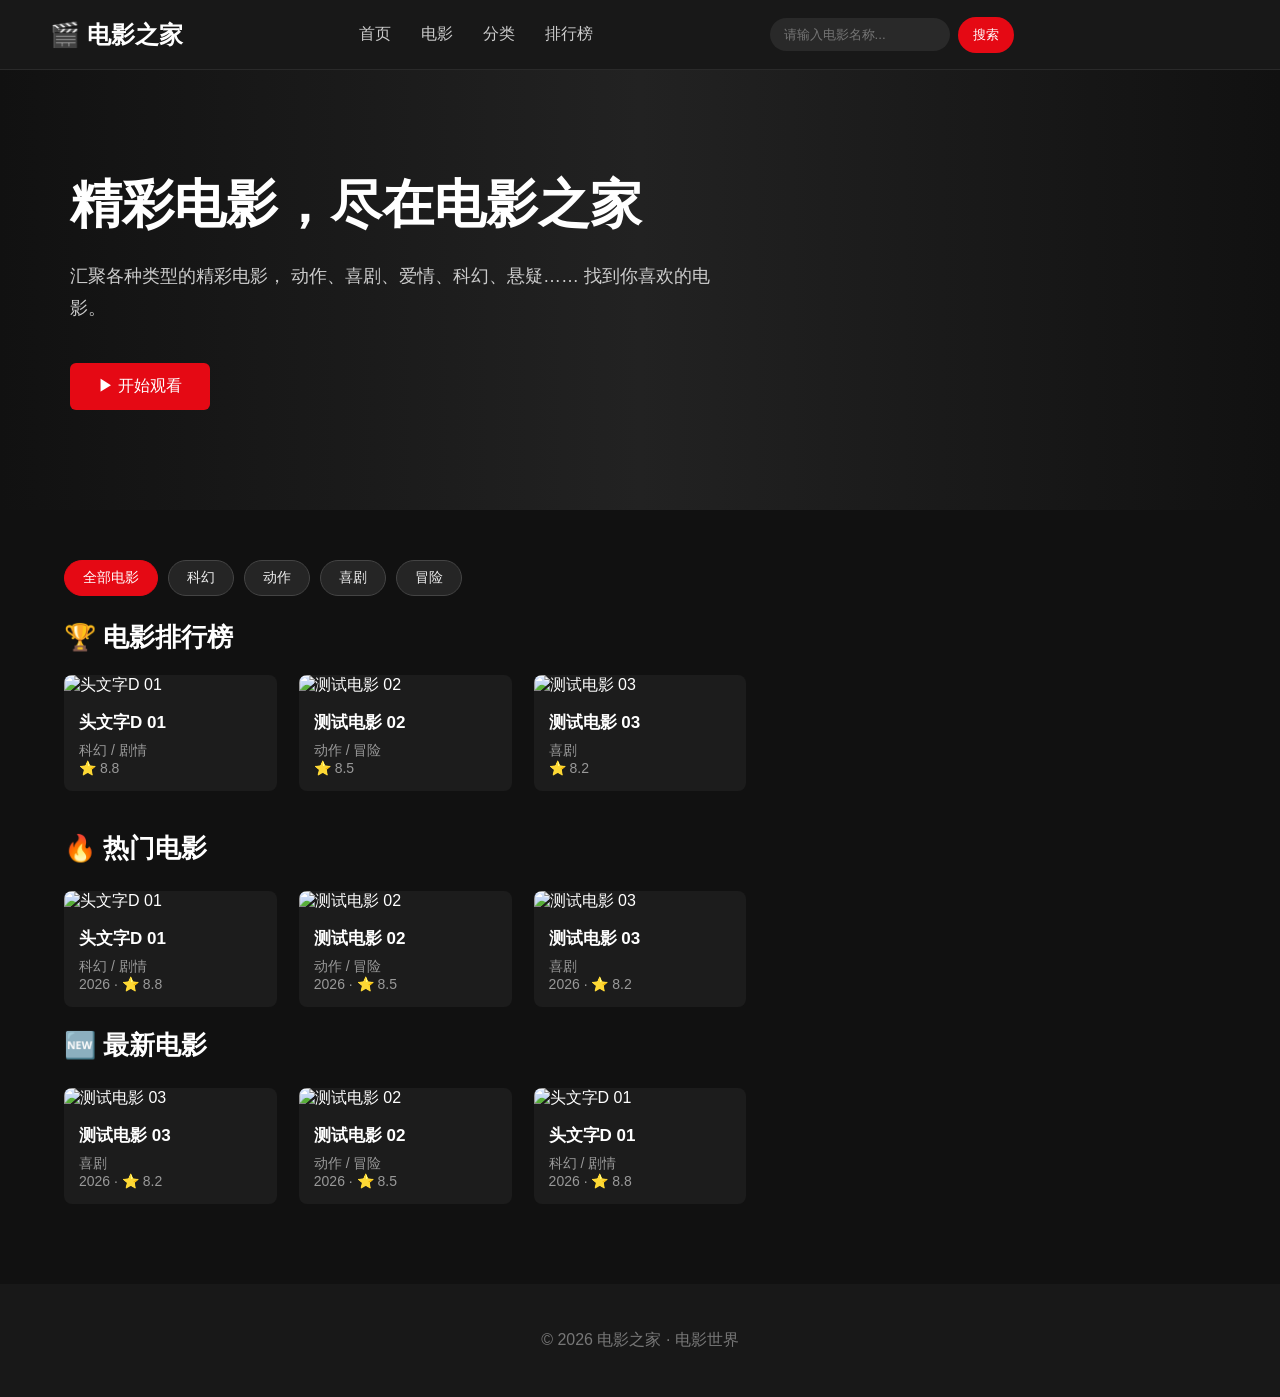
==== index.html @ a9f022af "add my website" ====
<!DOCTYPE html>
<html lang="zh-CN">

<head>
    <meta charset="UTF-8">
    <meta name="viewport" content="width=device-width, initial-scale=1.0">

    <title>电影之家</title>

    <link rel="stylesheet" href="style.css">
</head>

<body>

    <!-- 顶部导航栏 -->
    <header class="navbar">

        <div class="logo">
            🎬 电影之家
        </div>

        
    <nav class="nav-menu">
        <a href="index.html">首页</a>
        <a href="#hot-movies">电影</a>
        <a href="#movie-categories">分类</a>
        <a href="#ranking">排行榜</a>
    </nav>


        
        <div class="search-box">
            <input id="search-input" type="text" placeholder="请输入电影名称...">
            <button id="search-button" type="button">搜索</button>
        </div>

        <p id="search-message"></p>


    </header>


    <!-- 首页大横幅 -->
    <section class="hero">

        <div class="hero-content">

            <h1>精彩电影，尽在电影之家</h1>

            <p>
                汇聚各种类型的精彩电影，
                动作、喜剧、爱情、科幻、悬疑……
                找到你喜欢的电影。
            </p>

            <a href="#" class="hero-button">
                ▶ 开始观看
            </a>

        </div>

    </section>


    <!-- 热门电影 -->
    <main class="container">

<div id="movie-categories" class="movie-categories">
    <button class="category-button active" data-category="全部">全部电影</button>
    <button class="category-button" data-category="科幻">科幻</button>
    <button class="category-button" data-category="动作">动作</button>
    <button class="category-button" data-category="喜剧">喜剧</button>
    <button class="category-button" data-category="冒险">冒险</button>
</div>
<div id="ranking" class="ranking-section">
    <h2 class="section-title">🏆 电影排行榜</h2>
    <div id="ranking-movies" class="movie-grid"></div>
</div>
        <h2 class="section-title">
            🔥 热门电影
        </h2>

        <div class="movie-grid" id="hot-movies">
</div>


        <!-- 最新电影 -->
        <h2 class="section-title">
            🆕 最新电影
        </h2>

        <div class="movie-grid" id="latest-movies">
</div>

    </main>


    <!-- 页脚 -->
    <footer class="footer">

        <p>
            © 2026 电影之家 · 电影世界
        </p>

    </footer>
    <script src="script.js"></script>
</body>

</html>
---- style.css ----
/* =========================
   全局设置
========================= */

* {
    box-sizing: border-box;
}

body {
    margin: 0;
    font-family: Arial, "Microsoft YaHei", sans-serif;
    background-color: #111111;
    color: #ffffff;
}

/* =========================
   网站顶部导航栏
========================= */

.navbar {
    height: 70px;
    display: flex;
    align-items: center;
    justify-content: space-between;
    padding: 0 50px;
    background-color: #181818;
    border-bottom: 1px solid #2a2a2a;
}

.logo {
    font-size: 24px;
    font-weight: bold;
}

.nav-menu {
    display: flex;
    gap: 30px;
}

.nav-menu a {
    color: #cccccc;
    text-decoration: none;
    font-size: 16px;
}

.nav-menu a:hover {
    color: #ffffff;
}

/* =========================
   搜索框
========================= */

.search-box {
    display: flex;
    align-items: center;
    gap: 8px;
}

.search-box input {
    width: 180px;
    padding: 9px 14px;
    border: none;
    border-radius: 20px;
    background-color: #292929;
    color: white;
    outline: none;
}

.search-box button {
    padding: 9px 15px;
    border: none;
    border-radius: 20px;
    background-color: #e50914;
    color: white;
    cursor: pointer;
}

/* =========================
   首页大横幅
========================= */

.hero {
    min-height: 420px;
    padding: 100px 70px;
    display: flex;
    align-items: center;
    background: linear-gradient(
        90deg,
        #111111 0%,
        #222222 50%,
        #111111 100%
    );
}

.hero-content {
    max-width: 650px;
}

.hero h1 {
    font-size: 52px;
    margin: 0 0 20px;
}

.hero p {
    font-size: 18px;
    line-height: 1.8;
    color: #cccccc;
}

.hero-button {
    display: inline-block;
    margin-top: 20px;
    padding: 13px 28px;
    border-radius: 6px;
    background-color: #e50914;
    color: white;
    text-decoration: none;
    font-size: 16px;
}

/* =========================
   内容区域
========================= */

.container {
    width: 90%;
    max-width: 1400px;
    margin: 50px auto;
}

.section-title {
    font-size: 26px;
    margin-bottom: 25px;
}

/* =========================
   电影卡片
========================= */

.movie-grid {
    display: grid;
    grid-template-columns: repeat(5, 1fr);
    gap: 22px;
}

.movie-card {
    background-color: #1c1c1c;
    border-radius: 8px;
    overflow: hidden;
    transition: transform 0.3s;
}

.movie-card:hover {
    transform: translateY(-6px);
}

 {.movie-poster
    width: 100%;
    aspect-ratio: 2 / 3;
    background-color: #333333;
    display: flex;
    align-items: center;
    justify-content: center;
    font-size: 18px;
    color: #999999;
}
.movie-poster img {
    width: 100%;
    height: 100%;
    object-fit: cover;
    display: block;
}
.movie-info {
    padding: 15px;
}

.movie-title {
    margin: 0 0 8px;
    font-size: 17px;
}

.movie-type {
    margin: 0;
    color: #999999;
    font-size: 14px;
}

/* =========================
   页脚
========================= */

.footer {
    margin-top: 80px;
    padding: 30px;
    text-align: center;
    background-color: #181818;
    color: #777777;
}

/* =========================
   手机端适配
========================= */

@media (max-width: 900px) {

    .navbar {
        padding: 0 20px;
    }

    .nav-menu {
        display: none;
    }

    .movie-grid {
        grid-template-columns: repeat(2, 1fr);
    }

    .hero {
        padding: 70px 30px;
    }

    .hero h1 {
        font-size: 38px;
    }
}
/* =========================
   电影详情页
========================= */

.movie-detail {
    width: 90%;
    max-width: 1200px;
    margin: 70px auto;
    display: flex;
    gap: 50px;
}

.detail-poster {
    width: 280px;
    flex-shrink: 0;
}

.detail-poster img {
    width: 100%;
    display: block;
    border-radius: 8px;
}

.detail-info {
    max-width: 700px;
}

.detail-info h1 {
    font-size: 40px;
    margin-top: 0;
    margin-bottom: 15px;
}

.detail-type {
    color: #e50914;
    font-size: 17px;
}

.description {
    color: #bbbbbb;
    line-height: 1.8;
    margin: 25px 0;
}

@media (max-width: 700px) {

    .movie-detail {
        flex-direction: column;
        align-items: center;
    }

    .detail-poster {
        width: 220px;
    }

    .detail-info {
        width: 100%;
    }

}
.movie-link {
    color: inherit;
    text-decoration: none;
}
/* =========================
   视频播放页面
========================= */

.player-container {
    width: 90%;
    max-width: 1200px;
    margin: 50px auto 80px;
}

.video-box {
    width: 100%;
    background-color: #000000;
    border-radius: 8px;
    overflow: hidden;
}

.video-box video {
    width: 100%;
    display: block;
    max-height: 700px;
    background-color: #000000;
}

.player-info {
    margin-top: 25px;
}

.player-info h1 {
    font-size: 30px;
    margin-bottom: 10px;
}

.player-type {
    color: #e50914;
    font-size: 16px;
}

.player-description {
    color: #999999;
    line-height: 1.8;
}

.player-navigation {
    margin-top: 30px;
    display: flex;
    gap: 20px;
}

.player-navigation a {
    color: #ffffff;
    text-decoration: none;
    padding: 10px 18px;
    border: 1px solid #444444;
    border-radius: 5px;
}

.player-navigation a:hover {
    background-color: #e50914;
    border-color: #e50914;
}

#search-message {
    color: #cccccc;
    margin: 10px 20px;
    font-size: 14px;
}

#search-message a {
    color: #f5c518;
    text-decoration: none;
}

#search-message a:hover {
    text-decoration: underline;
}

.movie-categories {
    display: flex;
    flex-wrap: wrap;
    gap: 10px;
    margin-bottom: 24px;
}

.category-button {
    padding: 8px 18px;
    border: 1px solid #444;
    border-radius: 20px;
    background-color: #252525;
    color: #eee;
    cursor: pointer;
    font-size: 14px;
}

.category-button:hover,
.category-button.active {
    background-color: #e50914;
    border-color: #e50914;
    color: #fff;
}
.ranking-section {
    margin-bottom: 40px;
}

.ranking-section .section-title {
    margin-bottom: 20px;
}

/* 电影卡片的平滑过渡效果 */
.movie-card {
    transition: transform 0.25s ease, box-shadow 0.25s ease;
}

/* 鼠标移到电影卡片上时，轻微上移 */
.movie-link:hover .movie-card {
    transform: translateY(-6px);
    box-shadow: 0 10px 24px rgba(0, 0, 0, 0.35);
}

/* 鼠标移到海报上时，稍微放大图片 */
.movie-poster img {
    transition: transform 0.3s ease;
}

.movie-link:hover .movie-poster img {
    transform: scale(1.05);
}

/* 平板设备 */
@media (max-width: 768px) {
    .movie-grid {
        grid-template-columns: repeat(3, minmax(0, 1fr));
        gap: 14px;
    }

    .container {
        padding-left: 16px;
        padding-right: 16px;
    }

    .nav-menu {
        gap: 12px;
    }
}

/* 手机设备 */
@media (max-width: 480px) {
    .movie-grid {
        grid-template-columns: repeat(2, minmax(0, 1fr));
        gap: 12px;
    }

    .movie-title {
        font-size: 14px;
    }

    .movie-type {
        font-size: 12px;
    }

    .navbar {
        flex-wrap: wrap;
        gap: 12px;
    }

    .search-box {
        max-width: 100%;
    }
}
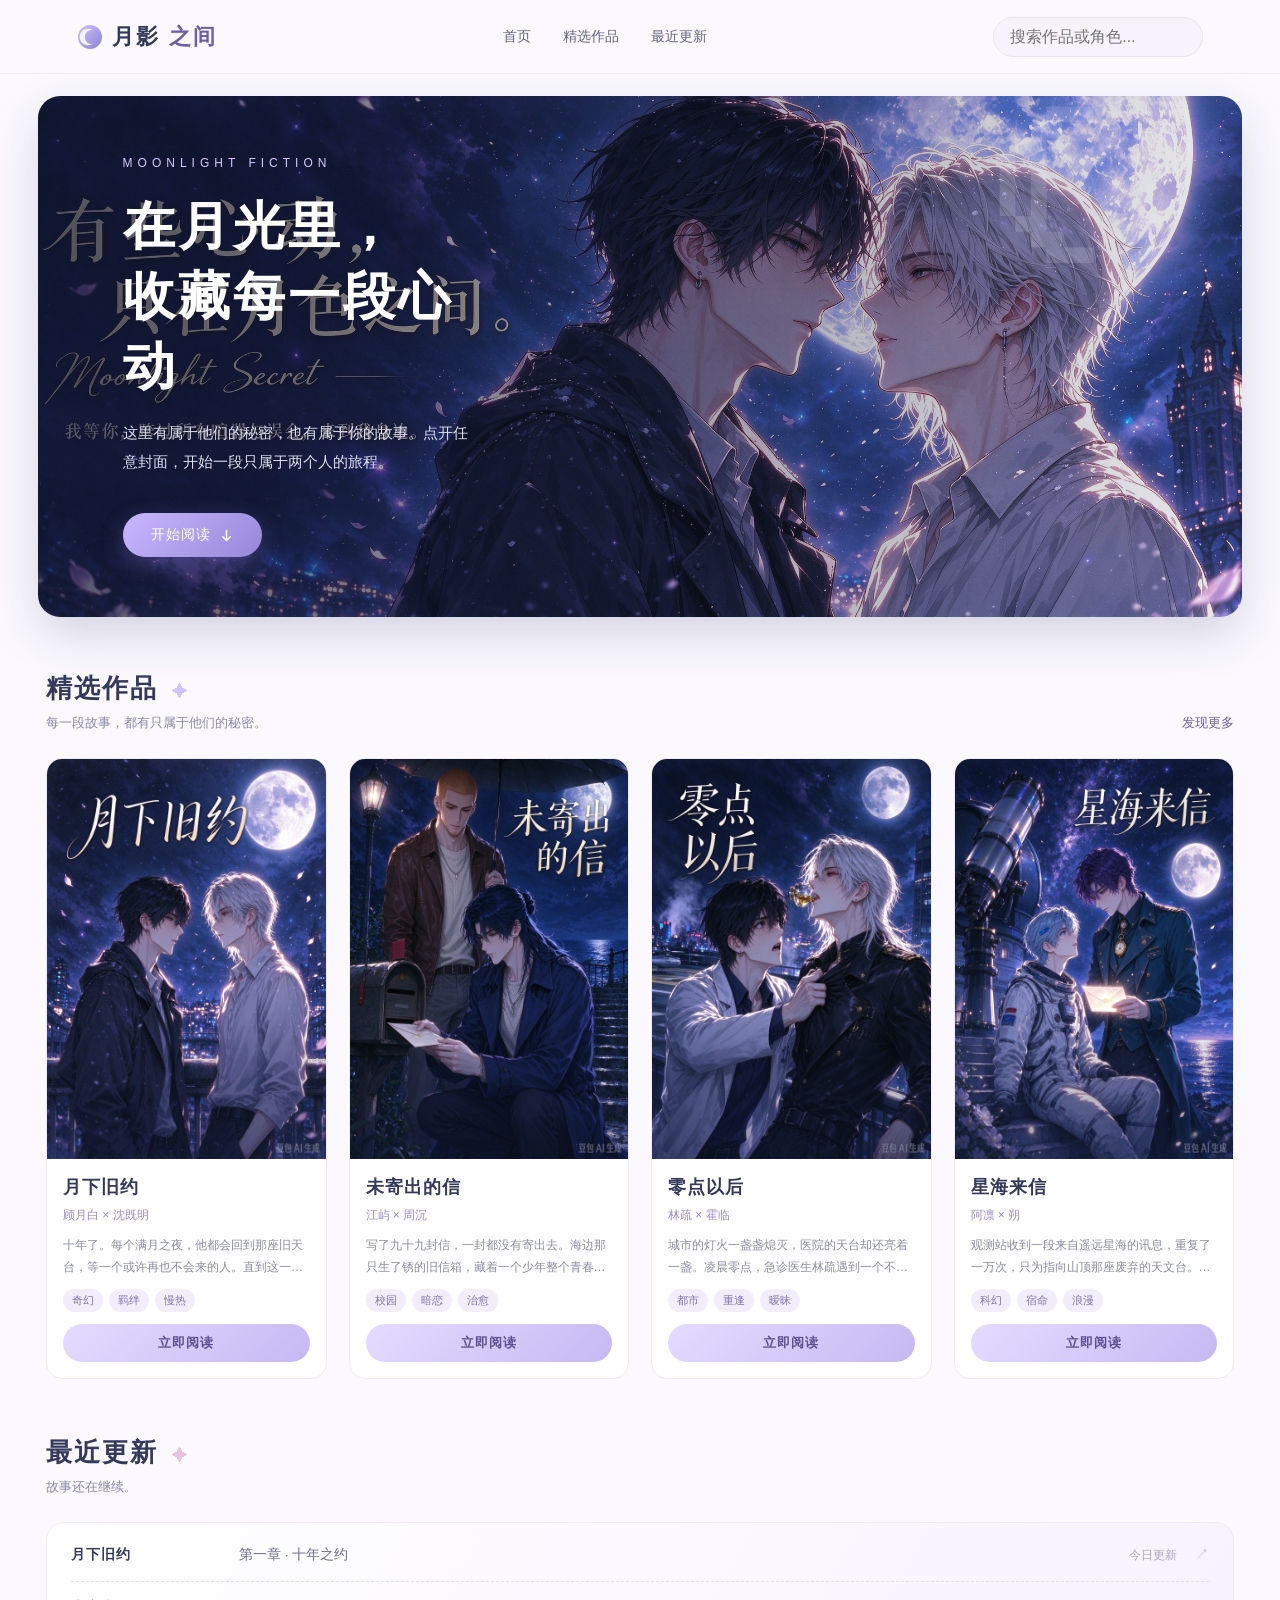
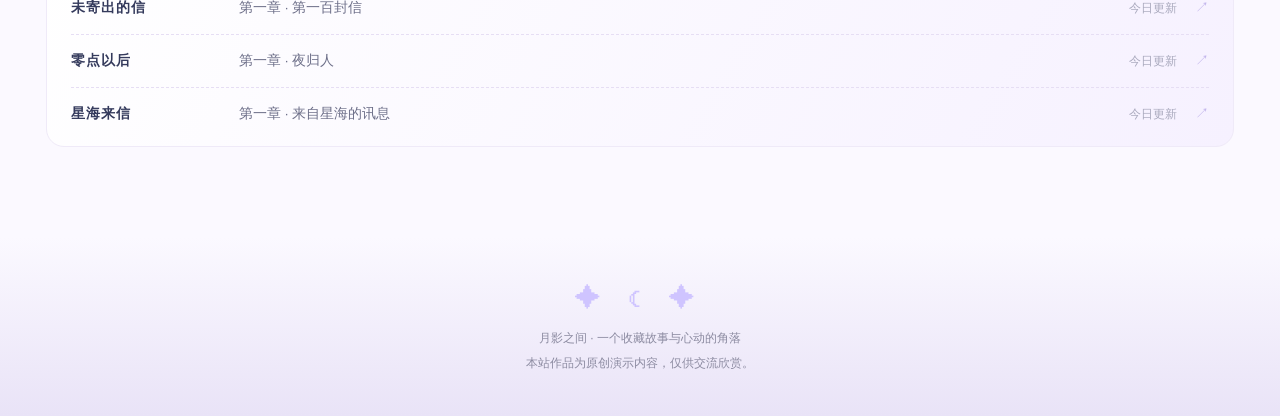
==== commit 6f2fb03d: "123" ====
--- a/index.html
+++ b/index.html
@@ -1,109 +1,762 @@
-<!DOCTYPE html>
-<html lang="zh-CN">
-
-<head>
-    <meta charset="UTF-8">
-    <meta name="viewport" content="width=device-width, initial-scale=1.0">
-
-    <title>电影之家</title>
-
-    <link rel="stylesheet" href="style.css">
-</head>
-
-<body>
-
-    <!-- 顶部导航栏 -->
-    <header class="navbar">
-
-        <div class="logo">
-            🎬 电影之家
-        </div>
-
-        
-    <nav class="nav-menu">
-        <a href="index.html">首页</a>
-        <a href="#hot-movies">电影</a>
-        <a href="#movie-categories">分类</a>
-        <a href="#ranking">排行榜</a>
-    </nav>
-
-
-        
-        <div class="search-box">
-            <input id="search-input" type="text" placeholder="请输入电影名称...">
-            <button id="search-button" type="button">搜索</button>
-        </div>
-
-        <p id="search-message"></p>
-
-
-    </header>
-
-
-    <!-- 首页大横幅 -->
-    <section class="hero">
-
-        <div class="hero-content">
-
-            <h1>精彩电影，尽在电影之家</h1>
-
-            <p>
-                汇聚各种类型的精彩电影，
-                动作、喜剧、爱情、科幻、悬疑……
-                找到你喜欢的电影。
-            </p>
-
-            <a href="#" class="hero-button">
-                ▶ 开始观看
-            </a>
-
-        </div>
-
-    </section>
-
-
-    <!-- 热门电影 -->
-    <main class="container">
-
-<div id="movie-categories" class="movie-categories">
-    <button class="category-button active" data-category="全部">全部电影</button>
-    <button class="category-button" data-category="科幻">科幻</button>
-    <button class="category-button" data-category="动作">动作</button>
-    <button class="category-button" data-category="喜剧">喜剧</button>
-    <button class="category-button" data-category="冒险">冒险</button>
-</div>
-<div id="ranking" class="ranking-section">
-    <h2 class="section-title">🏆 电影排行榜</h2>
-    <div id="ranking-movies" class="movie-grid"></div>
-</div>
-        <h2 class="section-title">
-            🔥 热门电影
-        </h2>
-
-        <div class="movie-grid" id="hot-movies">
-</div>
-
-
-        <!-- 最新电影 -->
-        <h2 class="section-title">
-            🆕 最新电影
-        </h2>
-
-        <div class="movie-grid" id="latest-movies">
-</div>
-
-    </main>
-
-
-    <!-- 页脚 -->
-    <footer class="footer">
-
-        <p>
-            © 2026 电影之家 · 电影世界
-        </p>
-
-    </footer>
-    <script src="script.js"></script>
-</body>
-
-</html>+<!DOCTYPE html>
+<html lang="zh-CN">
+<head>
+<meta charset="UTF-8">
+<meta name="viewport" content="width=device-width, initial-scale=1.0">
+<title>月影之间 · 唯美小说馆</title>
+<link rel="icon" href="data:image/svg+xml,%3Csvg xmlns='http://www.w3.org/2000/svg' viewBox='0 0 100 100'%3E%3Cdefs%3E%3ClinearGradient id='g' x1='0' y1='0' x2='1' y2='1'%3E%3Cstop offset='0' stop-color='%23cfc4ff'/%3E%3Cstop offset='1' stop-color='%238d82d0'/%3E%3C/linearGradient%3E%3C/defs%3E%3Ccircle cx='50' cy='50' r='46' fill='url(%23g)'/%3E%3Cpath d='M58 22a32 32 0 1 0 0 56 26 26 0 0 1 0-56z' fill='%23fff' opacity='.85'/%3E%3C/svg%3E">
+<link rel="stylesheet" href="https://miaoda.feishu.cn/fonts/css2?family=Noto+Serif+SC:wght@400;600;700;900&family=Noto+Sans+SC:wght@300;400;500;700&family=Ma+Shan+Zheng&display=swap">
+<style>
+  :root{
+    --ink:#343a5c;
+    --muted:#8a8aa3;
+    --purple:#9588c8;
+    --purple-deep:#6c5fa8;
+    --lilac:#cfc4ff;
+    --pink:#e9c3e4;
+    --night:#1c2350;
+    --night-2:#333d69;
+    --paper:#fbf9ff;
+    --white:#ffffff;
+    --line:#efeaf8;
+    --serif:"Noto Serif SC", "Songti SC", "STSong", serif;
+    --sans:"Noto Sans SC", "Microsoft YaHei", "PingFang SC", sans-serif;
+    --hand:"Ma Shan Zheng", "KaiTi", "STKaiti", cursive;
+  }
+  *{box-sizing:border-box}
+  html{scroll-behavior:smooth}
+  body{
+    margin:0;
+    background:var(--paper);
+    color:var(--ink);
+    font-family:var(--sans);
+    -webkit-font-smoothing:antialiased;
+    overflow-x:hidden;
+  }
+  a{color:inherit;text-decoration:none}
+  button,input{font:inherit}
+  img{display:block}
+
+  /* ============ 飘落花瓣 ============ */
+  .petals{position:fixed;inset:0;pointer-events:none;z-index:60;overflow:hidden}
+  .petal{position:absolute;top:-6%;opacity:0;will-change:transform}
+  @keyframes fall{
+    0%{transform:translateY(-6vh) translateX(0) rotate(0);opacity:0}
+    8%{opacity:.7}
+    100%{transform:translateY(108vh) translateX(var(--sway)) rotate(var(--spin));opacity:0}
+  }
+
+  /* ============ 顶部导航 ============ */
+  .navbar{
+    position:sticky;top:0;z-index:50;
+    height:74px;padding:0 6%;
+    display:flex;align-items:center;justify-content:space-between;
+    background:rgba(251,249,255,.86);
+    backdrop-filter:blur(10px);
+    border-bottom:1px solid var(--line);
+  }
+  .logo{font-family:var(--serif);font-size:22px;font-weight:800;letter-spacing:2px;display:flex;align-items:center;gap:9px}
+  .logo svg{flex:none}
+  .logo span{color:var(--purple-deep);font-weight:900}
+  .nav-links{display:flex;align-items:center;gap:28px;font-size:14px;color:#62647d}
+  .nav-links a{position:relative;padding:6px 2px;transition:color .2s}
+  .nav-links a:hover{color:var(--purple-deep)}
+  .nav-links a.active{color:var(--purple-deep);font-weight:600}
+  .nav-links a.active::after{content:"";position:absolute;left:0;right:0;bottom:0;height:2px;border-radius:2px;background:linear-gradient(90deg,var(--lilac),var(--purple))}
+  .search{
+    width:210px;padding:10px 16px;
+    border:1px solid #e8e2f4;border-radius:24px;outline:none;
+    background:#f6f3fc;color:var(--ink);transition:border .2s,box-shadow .2s;
+  }
+  .search:focus{border-color:var(--purple);box-shadow:0 0 0 3px rgba(149,136,200,.15)}
+
+  /* ============ Hero ============ */
+  .hero{
+    position:relative;overflow:hidden;
+    min-height:430px;margin:22px 3% 0;border-radius:22px;
+    display:flex;align-items:center;
+    background:
+      linear-gradient(90deg, rgba(16,21,48,.72) 0%, rgba(16,21,48,.42) 48%, rgba(16,21,48,.08) 100%),
+      url("images/hero.png") center 38% / cover no-repeat;
+    box-shadow:0 18px 46px rgba(47,46,91,.18);
+    color:#fff;
+  }
+  .hero::before{ /* 底部光晕 */
+    content:"";position:absolute;left:0;right:0;bottom:-60%;height:70%;
+    background:radial-gradient(ellipse 60% 70% at 30% 100%, rgba(207,196,255,.55), transparent 70%);
+  }
+  .hero::after{ /* 月亮 */
+    content:"☾";position:absolute;right:11%;top:-42px;
+    font-family:serif;font-size:250px;line-height:1;
+    color:rgba(255,255,255,.14);text-shadow:0 0 60px rgba(224,220,255,.4);
+    pointer-events:none;animation:glow 6s ease-in-out infinite;
+  }
+  @keyframes glow{0%,100%{opacity:.8}50%{opacity:1}}
+  .hero-copy{position:relative;z-index:2;max-width:520px;padding:60px 7%}
+  .eyebrow{color:#d6c9ff;font-size:12px;letter-spacing:5px}
+  .hero h1{margin:22px 0 16px;font-family:var(--serif);font-size:clamp(34px,4.4vw,52px);line-height:1.35;letter-spacing:3px}
+  .hero p{color:#dfe0f0;font-size:14.5px;line-height:2;max-width:430px}
+  .hero-button{
+    display:inline-flex;align-items:center;gap:8px;margin-top:22px;padding:13px 28px;
+    border-radius:30px;border:none;cursor:pointer;
+    background:linear-gradient(135deg,#c9b6ff,#9588d8);color:#fff;
+    font-size:14px;letter-spacing:1px;transition:transform .2s,box-shadow .2s;
+    box-shadow:0 8px 22px rgba(121,102,200,.4);
+  }
+  .hero-button:hover{transform:translateY(-3px);box-shadow:0 12px 30px rgba(121,102,200,.5)}
+
+  /* ============ 主区域 ============ */
+  main{max-width:1240px;margin:0 auto;padding:54px 26px 20px}
+  .section-heading{display:flex;align-items:flex-end;justify-content:space-between;margin-bottom:26px}
+  .section-heading .tt{display:flex;align-items:baseline;gap:14px}
+  .section-heading h2{margin:0;font-family:var(--serif);font-size:26px;letter-spacing:2px}
+  .section-heading .sub{margin:8px 0 0;color:var(--muted);font-size:13px}
+  .more{color:var(--purple-deep);font-size:13px;display:inline-flex;align-items:center;gap:4px}
+  .more:hover{color:#574a96}
+
+  .book-grid{display:grid;grid-template-columns:repeat(4,minmax(0,1fr));gap:22px}
+  .book-card{
+    background:var(--white);border:1px solid var(--line);border-radius:16px;overflow:hidden;cursor:pointer;
+    transition:transform .28s,box-shadow .28s;
+  }
+  .book-card:hover{transform:translateY(-6px);box-shadow:0 16px 38px rgba(85,76,133,.14)}
+  .cover{position:relative;height:400px;overflow:hidden}
+  .cover img{width:100%;height:100%;object-fit:fill;transition:transform .6s ease}
+  .book-card:hover .cover img{transform:scale(1.045)}
+  .cover .shade{
+    position:absolute;left:0;right:0;bottom:0;height:38%;
+    background:linear-gradient(180deg,transparent,rgba(20,24,55,.45));
+    display:flex;align-items:flex-end;padding:14px 16px;
+  }
+  .cover .shade .ghost{color:#fff;font-size:13px;letter-spacing:2px;opacity:0;transform:translateY(6px);transition:.3s}
+  .book-card:hover .shade .ghost{opacity:1;transform:none}
+  .book-info{padding:16px}
+  .book-info h3{margin:0 0 8px;font-family:var(--serif);font-size:18px;letter-spacing:1px}
+  .pairing{color:#9b8cbe;font-size:12px}
+  .description{min-height:40px;margin:11px 0;color:#8b8ca0;font-size:12px;line-height:1.8;display:-webkit-box;-webkit-line-clamp:2;-webkit-box-orient:vertical;overflow:hidden}
+  .meta-row{display:flex;align-items:center;gap:6px;flex-wrap:wrap;margin-bottom:12px}
+  .tag{padding:4px 9px;border-radius:20px;background:#f1edfb;color:#8177a8;font-size:11px}
+  .read-cta{
+    display:block;width:100%;text-align:center;padding:10px;border:none;border-radius:22px;cursor:pointer;
+    background:linear-gradient(135deg,#e4dcff,#c6b8f2);color:#5d5192;font-size:13px;font-weight:600;letter-spacing:1px;
+    transition:.2s;
+  }
+  .read-cta:hover{background:linear-gradient(135deg,#cfc0ff,#a99adf);color:#3f3477}
+
+  /* ============ 最近更新 ============ */
+  .updates{margin-top:56px}
+  .update-card{
+    background:linear-gradient(120deg,#ffffff, #f6f1ff);border:1px solid var(--line);border-radius:18px;
+    padding:6px 24px;overflow:hidden;
+  }
+  .update-item{
+    display:grid;grid-template-columns:150px 1fr auto auto;gap:18px;align-items:center;
+    padding:17px 0;border-bottom:1px dashed #e6def4;font-size:13.5px;cursor:pointer;transition:background .2s;
+  }
+  .update-item:last-child{border-bottom:0}
+  .update-item:hover{background:rgba(207,196,255,.10)}
+  .update-title{font-family:var(--serif);font-weight:700;letter-spacing:1px}
+  .update-chapter{color:#6d6f89}
+  .update-time{color:#a9a9bd;font-size:12px}
+  .update-arrow{color:#c3b6ec}
+
+  /* ============ 页脚 ============ */
+  footer{
+    margin-top:70px;padding:34px 20px 40px;text-align:center;
+    background:linear-gradient(180deg,transparent,#e9e3f7);
+    color:#8c8ba1;font-size:12px;line-height:2.1;
+  }
+  footer .foot-deco{font-size:26px;color:#cfc4ff;letter-spacing:10px}
+
+  /* ============ 装饰花枝（SVG 边饰） ============ */
+  .branch{position:absolute;color:#e3d6ff;pointer-events:none;z-index:1}
+  .branch svg{width:100%;height:100%}
+
+  /* ============ 视图容器 ============ */
+  .view{display:none}
+  .view.show{display:block}
+
+  /* ============ 空态 ============ */
+  .empty{text-align:center;padding:40px;color:var(--muted);font-size:14px}
+
+  /* ============ 详情视图 ============ */
+  .book-detail{max-width:1080px;margin:0 auto;padding:40px 26px}
+  .book-detail-head{
+    display:grid;grid-template-columns:260px 1fr;gap:40px;align-items:center;
+    background:linear-gradient(135deg,#2b2f58,#4a477e);border-radius:22px;padding:34px;color:#fff;
+    box-shadow:0 20px 50px rgba(47,46,91,.22);position:relative;overflow:hidden;
+  }
+  .book-detail-head::after{content:"☾";position:absolute;right:3%;bottom:-46px;font-family:serif;font-size:200px;color:rgba(255,255,255,.06);pointer-events:none}
+  .detail-cover{width:260px;height:360px;border-radius:12px;overflow:hidden;box-shadow:0 14px 34px rgba(0,0,0,.35);position:relative;z-index:2}
+  .detail-cover img{width:100%;height:100%;object-fit:fill}
+  .detail-copy{position:relative;z-index:2}
+  .detail-copy h1{margin:0 0 6px;font-family:var(--serif);font-size:34px;letter-spacing:3px}
+  .detail-pairing{color:#d6c9ff;font-size:14px;letter-spacing:1px}
+  .detail-tags{display:flex;gap:8px;margin:16px 0;flex-wrap:wrap}
+  .detail-tags .tag{background:rgba(255,255,255,.14);color:#efe9ff}
+  .detail-desc{color:#e0e0f0;font-size:14px;line-height:2;margin:6px 0 18px;max-width:560px}
+  .detail-meta{display:flex;gap:26px;font-size:13px;color:#cdc6ec}
+  .detail-meta b{display:block;font-size:19px;color:#fff;font-family:var(--serif);font-weight:700}
+  .back-btn{
+    display:inline-flex;align-items:center;gap:6px;margin-bottom:26px;padding:9px 18px;border:none;border-radius:20px;cursor:pointer;
+    background:#efeafb;color:#6c5fa8;font-size:13px;transition:.2s;
+  }
+  .back-btn:hover{background:#e2d8fb}
+  .chapter-list{max-width:1080px;margin:34px auto 0;padding:0 26px}
+  .chapter-list h2{font-family:var(--serif);font-size:22px;letter-spacing:2px;margin:0 0 18px;display:flex;align-items:center;gap:10px}
+  .chapter-list h2::before{content:"";width:5px;height:20px;border-radius:3px;background:linear-gradient(180deg,var(--lilac),var(--purple))}
+  .chapter-grid{display:grid;grid-template-columns:repeat(2,minmax(0,1fr));gap:12px}
+  .chapter-item{
+    display:flex;align-items:center;justify-content:space-between;padding:15px 18px;
+    background:#fff;border:1px solid var(--line);border-radius:12px;cursor:pointer;transition:.2s;
+  }
+  .chapter-item:hover{border-color:var(--purple);background:#f8f4ff;transform:translateY(-2px)}
+  .chapter-item .cn{font-size:14px;font-weight:500}
+  .chapter-item .cd{color:#b3a9d6;font-size:11px;letter-spacing:2px}
+
+  /* ============ 阅读视图 ============ */
+  .reader{max-width:760px;margin:0 auto;padding:30px 26px 80px;position:relative}
+  .reader-top{display:flex;align-items:center;justify-content:space-between;margin-bottom:20px}
+  .reader-book{display:flex;align-items:center;gap:12px}
+  .reader-book img{width:52px;height:70px;border-radius:6px;object-fit:fill;box-shadow:0 6px 14px rgba(47,46,91,.2)}
+  .reader-book .bt{font-family:var(--serif);font-size:18px;font-weight:700;letter-spacing:1px}
+  .reader-book .bs{color:var(--muted);font-size:12px}
+  .reader-ctl{display:flex;align-items:center;gap:8px}
+  .ctl-btn{
+    padding:8px 14px;border:1px solid #e5def4;background:#fff;border-radius:18px;color:#6c5fa8;cursor:pointer;font-size:13px;transition:.2s;
+  }
+  .ctl-btn:hover{background:#f3eeff}
+  .reader-title{text-align:center;margin:26px 0 34px}
+  .reader-title .chapt{font-family:var(--serif);font-size:30px;letter-spacing:4px}
+  .reader-title .divider{display:flex;align-items:center;gap:12px;justify-content:center;margin-top:18px;color:#cfc4ff}
+  .reader-title .divider::before,.reader-title .divider::after{content:"";width:52px;height:1px;background:linear-gradient(90deg,transparent,#d9ccf7)}
+  .reader-title .divider::after{background:linear-gradient(90deg,#d9ccf7,transparent)}
+  .reader-body{font-size:17px;line-height:2.15;color:#45496b;letter-spacing:.5px}
+  .reader-body p{margin:0 0 1.6em;text-indent:2em}
+  .reader-body .hand{font-family:var(--hand);font-size:22px;text-indent:0;text-align:center;color:#8d82c8;letter-spacing:3px;margin:1.2em 0}
+  .reader-nav{display:flex;align-items:center;justify-content:space-between;margin-top:50px;padding-top:24px;border-top:1px dashed #e2d9f4}
+  .reader-nav button{
+    padding:12px 24px;border:none;border-radius:24px;cursor:pointer;font-size:14px;
+    background:linear-gradient(135deg,#e6dcff,#c9b8f2);color:#5d5192;font-weight:600;transition:.2s;
+  }
+  .reader-nav button:hover{background:linear-gradient(135deg,#cfc0ff,#a99adf)}
+  .reader-nav button:disabled{opacity:.4;cursor:not-allowed}
+  .reader-nav .center{color:#c2b6e8;font-size:12px;letter-spacing:1px}
+
+  /* ============ 字号菜单 ============ */
+  .font-menu{
+    position:absolute;right:8px;top:58px;background:#fff;border:1px solid var(--line);border-radius:14px;
+    padding:10px;display:none;gap:6px;box-shadow:0 12px 30px rgba(47,46,91,.12);z-index:30;
+  }
+  .font-menu.show{display:flex}
+  .font-menu button{width:34px;height:34px;border:1px solid #e8e1f6;border-radius:50%;background:#fff;cursor:pointer;color:#6c5fa8;font-size:13px}
+  .font-menu button.on{background:var(--purple);color:#fff;border-color:var(--purple)}
+
+  /* ============ 移动端 ============ */
+  @media (max-width:880px){
+    .book-grid{grid-template-columns:repeat(2,minmax(0,1fr))}
+    .cover{height:auto;aspect-ratio:3/4}
+    .cover img{object-fit:cover}
+    .book-detail-head{grid-template-columns:1fr;text-align:center;padding:28px}
+    .detail-cover{margin:0 auto}
+    .detail-desc{margin-left:auto;margin-right:auto}
+    .detail-meta{justify-content:center}
+    .chapter-grid{grid-template-columns:1fr}
+    .update-item{grid-template-columns:1fr auto;row-gap:4px}
+    .update-time{display:none}
+    .navbar{height:auto;flex-wrap:wrap;gap:10px;padding:14px 5%}
+    .nav-links{order:3;width:100%;justify-content:space-between;gap:12px}
+    .search{width:100%}
+    .reader{width:100%;max-width:100%}
+    .reader-body{font-size:16.5px}
+  }
+  @media (max-width:520px){
+    .hero{min-height:380px}
+    .hero-copy{padding:44px 8%}
+    .book-grid{grid-template-columns:1fr}
+    .book-detail{padding:24px 14px}
+    .detail-cover{width:200px;height:280px}
+    .reader-top{flex-direction:column;gap:12px;align-items:flex-start}
+    .reader-nav{flex-direction:column;gap:12px}
+    .reader-nav .center{order:-1}
+  }
+</style>
+</head>
+<body>
+
+<!-- 飘落花瓣 -->
+<div class="petals" id="petals" aria-hidden="true"></div>
+
+<!-- ============ 顶部导航 ============ -->
+<header class="navbar">
+  <a class="logo" href="#home" onclick="go('home')">
+    <svg width="26" height="26" viewBox="0 0 100 100" aria-hidden="true"><defs><linearGradient id="lg" x1="0" y1="0" x2="1" y2="1"><stop offset="0" stop-color="#cfc4ff"/><stop offset="1" stop-color="#8d82d0"/></linearGradient></defs><circle cx="50" cy="50" r="46" fill="url(#lg)"/><path d="M58 22a32 32 0 1 0 0 56 26 26 0 0 1 0-56z" fill="#fff" opacity=".85"/></svg>
+    月影<span>之间</span>
+  </a>
+  <nav class="nav-links" id="navLinks">
+    <a href="#home" data-nav="home" onclick="go('home')">首页</a>
+    <a href="#featured" data-nav="featured" onclick="go('home')">精选作品</a>
+    <a href="#updates" data-nav="updates" onclick="go('home')">最近更新</a>
+  </nav>
+  <input class="search" id="searchInput" type="search" placeholder="搜索作品或角色..." aria-label="搜索小说">
+</header>
+
+<!-- ============ 视图：首页 ============ -->
+<section class="view show" id="view-home">
+  <div class="hero" id="home">
+    <div class="hero-copy">
+      <div class="eyebrow">MOONLIGHT FICTION</div>
+      <h1>在月光里，<br>收藏每一段心动</h1>
+      <p>这里有属于他们的秘密，也有属于你的故事。点开任意封面，开始一段只属于两个人的旅程。</p>
+      <button class="hero-button" onclick="scrollToWorks()">
+        开始阅读
+        <svg width="15" height="15" viewBox="0 0 24 24" fill="none" stroke="currentColor" stroke-width="2.4" aria-hidden="true"><path d="M12 4v16m0 0 6-6m-6 6-6-6" stroke-linecap="round" stroke-linejoin="round"/></svg>
+      </button>
+    </div>
+  </div>
+
+  <main>
+    <!-- 精选作品 -->
+    <section id="featured" style="position:relative">
+      <div class="section-heading">
+        <div>
+          <div class="tt"><h2>精选作品</h2><span style="color:#cfc4ff">✦</span></div>
+          <p class="sub">每一段故事，都有只属于他们的秘密。</p>
+        </div>
+        <a class="more" href="#updates" onclick="scrollToWorks()">发现更多</a>
+      </div>
+      <div class="book-grid" id="bookGrid"></div>
+      <p class="empty" id="emptyMessage" hidden>没有找到相关作品，换个关键词试试吧。</p>
+    </section>
+
+    <!-- 最近更新 -->
+    <section class="updates" id="updates">
+      <div class="section-heading">
+        <div>
+          <div class="tt"><h2>最近更新</h2><span style="color:#e9c3e4">✦</span></div>
+          <p class="sub">故事还在继续。</p>
+        </div>
+      </div>
+      <div class="update-card" id="updateList"></div>
+    </section>
+  </main>
+</section>
+
+<!-- ============ 视图：作品详情 ============ -->
+<section class="view" id="view-book"></section>
+
+<!-- ============ 视图：阅读 ============ -->
+<section class="view" id="view-read">
+  <div class="reader" id="readerRoot"></div>
+</section>
+
+<footer>
+  <div class="foot-deco">✦ ☾ ✦</div>
+  月影之间 · 一个收藏故事与心动的角落<br>
+  本站作品为原创演示内容，仅供交流欣赏。
+</footer>
+
+<script>
+/* =====================================================
+   小说数据
+===================================================== */
+const NOVELS = [
+  {
+    id:"yuexia", title:"月下旧约", pairing:"顾月白 × 沈既明",
+    tags:["奇幻","羁绊","慢热"], genre:"奇幻 · 宿命",
+    desc:"十年了。每个满月之夜，他都会回到那座旧天台，等一个或许再也不会来的人。直到这一夜，月光下的身影如期而至。一段被月光封印的旧约，缓缓在两人之间苏醒。",
+    status:"连载中", words:"1.2万字", chapters:"4章",
+    cover:"images/novel4.jpeg",
+    chapters:[
+      {t:"第一章 · 十年之约", body:`又是满月。顾月白推开旧天台的铁门时，指尖先于月色凉了下来。
+这座天台他们已经十年没来了。城市在脚下改换了太多模样，唯独这里，还是十年前那盏坏掉的灯，还是那道看得到月亮的栏杆。
+他记得，那年初秋也是这样的满月。少年沈既明站在栏杆边，回头冲他笑，说了一句几乎被风吹散的话——「每逢月圆，我都会在这里等你。」
+当时顾月白以为那不过是一句少年气盛玩笑话。他等了三个月，六个月，一年。等到沈既明从那座城市里彻底消失，他才明白，那句话原是告别。
+可今夜，他不知道为什么又回到了这里。也许是加班到深夜的恍惚，也许只是顺路。
+月色正圆。
+铁门在身后轻轻合上，风里忽然多了另一种气息，浅淡的、清冽的，像冬夜里化开的雪水。
+「好久不见。」
+一个声音从阴影里传来，带着十年都未曾变过的温润笑意。
+顾月白僵在原地，心跳几乎停了一拍。
+沈既明就站在那盏坏掉的灯下，白发被月光镀上一层薄薄的银。他穿着十年前那件浅色衬衫，好像这十年光阴，从未在他身上走过。
+「你……」顾月白喉咙发紧，「你怎么——」
+「我答应过你，每逢月圆，都会在这里等你。」沈既明缓步走近，月光从他肩头滑落，「只是这一次，我来晚了十年。」`},
+      {t:"第二章 · 玉镯", body:`那枚玉镯被沈既明摊在掌心时，顾月白的呼吸又停住了。
+那是母亲留给他的东西。十年前搬家那天，他把它落在了那间旧屋的抽屉里，从此再没见过。
+「你从哪儿找到的？」
+「那间房子，十年前我买下来了。」沈既明说得很轻，「我想，你总有一天会回来拿它的。」
+顾月白忽然不知道该说什么。他低头看着那枚温润的玉，指腹轻轻摩挲过上面的刻痕，像是摩挲一段被遗忘的时光。
+「为什么是我？」过了很久，他才开口，声音有些哑，「十年了，你为什么偏偏要回来找我。」
+沈既明没有立刻回答。他偏过头，看着天边那轮满月，目光里藏着一层顾月白读不懂的东西。
+「因为你是唯一记得那个约定的人。」他说，「也是唯一……能让我守约的人。」
+夜风卷着几点花瓣掠过，落在两人之间的地面上。顾月白忽然觉得，眼前的沈既明好像隔着一层薄薄的月光，既近，又远。`},
+      {t:"第三章 · 月神的守约人", body:`月亮升到中天的时候，沈既明终于开了口。
+「你听过月神的守约人吗？」他望着那轮月亮，「每隔一百年，人间会有一个被月光选中的人。他们要替月亮守住一个承诺——守满十年，才算完成。」
+「你就是那个人？」
+沈既明没有否认。「十年前的满月之夜，我遇见你。那一刻我就知道，你就是我要守的那个约定。」
+顾月白怔怔地看着他。那些被他埋进心底的碎片忽然翻涌上来——少年沈既明的欲言又止，突如其来的消失，还有那句每逢月圆都像泡影的话。
+「所以……你来，是为了完成任务？」
+「一开始是。」沈既明低下头，指尖轻轻碰了碰掌心的玉镯，「可后来不是了。我记不清从什么时候起，守约不再是为了月亮，而是为了能在满月之夜，再见到你一次。」
+风忽然静了。花瓣停在半空，连月光都好像凝住了一瞬。
+顾月白看着他，忽然笑了，眼眶却有些发烫。「那这一次，你能不能守久一点。」
+「久到多久？」
+「久到……你不用再替月亮守着谁。」
+月光落下来，落在两个人之间。沈既明没有再说话，只是把那枚玉镯，轻轻放回顾月白掌心，然后覆上自己的手。
+这一夜的月，圆得像一个终于被兑现的承诺。`},
+      {t:"第四章 · 满月（待续）", body:null}
+    ]
+  },
+  {
+    id:"xinji", title:"未寄出的信", pairing:"江屿 × 周沉",
+    tags:["校园","暗恋","治愈"], genre:"校园 · 暗恋",
+    desc:"写了九十九封信，一封都没有寄出去。海边那只生了锈的旧信箱，藏着一个少年整个青春的心事。直到第一百封信那天，信箱前多了一个人——一个总在下雨天出现的少年。",
+    status:"连载中", words:"1.1万字", chapters:"4章",
+    cover:"images/novel3.jpeg",
+    chapters:[
+      {t:"第一章 · 第一百封信", body:`江屿数着，这是第一百封信。
+他把信纸折好，装进信封，在收件人那一栏写下「周沉」两个字，笔尖顿了顿，又放下。
+海边那只旧信箱生了锈，海风一吹就嘎吱作响。江屿蹲下来，把信举到箱口，却迟迟没有放进去。
+前九十九封信，都是这样。他写了一个夏天的心事，却一封也没有寄出去。
+「写给你的信，就该交到你手上。」
+身后忽然响起一道声音。江屿吓了一跳，回过头，看见一个寸头少年靠在路灯下，手里夹着一根没点燃的烟，目光却落在他手里的信封上。
+「你、你是——」
+「周沉。」少年自报家门，语气随随便便的，「常来这片海，怎么从没见过你往信箱里投过东西？」
+江屿的脸一下子红了。他飞快地把信封塞进口袋，含糊地应了一声，转身就想走。
+「喂。」周沉在身后叫住他，「那封信，是写给谁的？」
+海风把这句话吹得七零八落。江屿没有回头，耳朵却红透了。
+「……要你管。」`},
+      {t:"第二章 · 雨天", body:`再见到周沉，是一个雨天。
+海边的雨来得又快又急，江屿没带伞，只能在信箱边的屋檐下躲雨。浪花翻涌着扑上礁石，把整个海面都搅成一片灰。
+「这么巧。」
+一把黑伞忽然罩过头顶。周沉不知道什么时候站到他身边，伞微微往他这边偏，自己半边肩膀都淋湿了。
+「你怎么在这里。」江屿往后缩了缩，声音闷闷的。
+「找你的信。」周沉答得理直气壮，「你那封信，到底写给谁的？」
+江屿的心跳漏了一拍。他低下头，看着雨水顺着伞沿滴落，在脚边溅起小小的水花。
+「……写给你的。」
+这句话轻得像被雨声吞没。可周沉还是听见了。他愣了一下，伞柄在掌心转了转，忽然笑了。
+「写给我的？」他重复了一遍，声音里带着一点不易察觉的认真，「那怎么不寄给我？」
+「因为……」江屿咬了咬唇，「我怕你看了以后，就不再来了。」
+雨幕里，周沉沉默了很久。久到江屿几乎以为他要转身走了。
+「那要看信里写了什么。」周沉终于说，声音放得很轻，「走吧，去那边的咖啡馆。你把信给我看看。」`},
+      {t:"第三章 · 收件人", body:`咖啡馆里暖气融融，杯里的热可可冒着白气。
+江屿坐在窗边，手心里攥着那封第一百封信，指尖都有些发白。周沉坐在对面，耐心地等。
+「信里……写了什么？」周沉问。
+「写了……」江屿张了张嘴，又闭上。过了好一会儿，他才把信纸轻轻推到桌面，「你自己看吧。」
+周沉展开信纸。信不长，字迹却工整得近乎虔诚。他看完，抬起头，目光落在江屿低垂的睫毛上。
+「原来你写了一个夏天。」
+「嗯。」江屿小声说，「从你第一次帮我把掉进海里的本子捞起来，我就开始写了。一封一封，写了九十九封，都没敢寄。」
+周沉看着他，忽然把信纸折好，郑重地放进口袋。
+「那从这一封开始，」他说，「以后的信，你直接交给我。我保证，每一封都会好好收着。」
+江屿愣愣地抬起头，眼眶忽然有点热。窗外，雨不知什么时候停了，一道浅浅的月光从云缝里漏下来，落在两个人之间。
+「那……那我写。」江屿弯起眼睛，声音轻轻的，「以后每天，都写一封给你。」
+周沉笑了，伸手轻轻揉了揉他的发顶。「好，我等你。」`},
+      {t:"第四章 · 海风（待续）", body:null}
+    ]
+  },
+  {
+    id:"lingdian", title:"零点以后", pairing:"林疏 × 霍临",
+    tags:["都市","重逢","暧昧"], genre:"都市 · 重逢",
+    desc:"城市的灯火一盏盏熄灭，医院的天台却还亮着一盏。凌晨零点，急诊医生林疏遇到一个不该出现在这里的男人。那是许多年前不告而别的故人，也是他不敢再提起的名字。",
+    status:"连载中", words:"1.3万字", chapters:"4章",
+    cover:"images/novel1.jpeg",
+    chapters:[
+      {t:"第一章 · 夜归人", body:`急诊室的灯灭了又亮，凌晨零点，林疏才终于能喘一口气。
+他脱了白大褂，揉了揉发酸的后颈，推开安全门走上天台。夜风灌进来，带着一丝潮气，也带着一点若有若无的烟味。
+「医院天台，不能抽烟。」
+他随口说了一句，却在看清那个人的瞬间，声音顿住了。
+一个男人靠在栏杆边，黑制服上缀着银色的装饰，在月光下泛着冷光。他的头发是纯粹的白，指间夹着烟，正抬头看远处渐渐沉入灯海的城市。
+「好久不见，林疏。」
+那人偏过头，笑了。嗓音低沉，带着一点懒洋洋的漫不经心，却像一把钥匙，精准地撬开了林疏封存多年的记忆。
+「……霍临。」
+林疏叫出这个名字的时候，指尖几乎要掐进掌心。
+他想起很多年前的雨夜，想起那个说「等我回来」却再没回头的人。想起自己守在医院走廊整整一夜，等来一通没有人接听的电话。
+「你怎么在这里。」他压着声音，一字一句地问。
+「路过。」霍临捻灭烟，目光落在他脸上，顿了顿，「顺便，来找一个欠我解释的人。」`},
+      {t:"第二章 · 旧日心事", body:`「欠你解释的人？」林疏重复了一遍，声音里带着一点讽意，「该要解释的，是我才对吧。」
+霍临没接话。他靠着栏杆，从口袋里摸出一样东西，递到林疏面前。
+那是一枚旧胸针，边缘已经磨得发亮。林疏认得，是他大学时送给霍临的毕业礼物。
+「我走那年，你送我的。」霍临说，「我一直带着。」
+林疏的心狠狠揪了一下。「你既然一直带着……为什么这么多年，一个消息都没有。」
+「因为我怕。」
+「怕什么？」
+「怕你等。」霍临的声音低下去，「怕你知道，我那时候没有能力给你一个确定的未来，怕你等了我，最后却等不到结果。」
+夜风忽然大了一些，把他的话吹得有些模糊。林疏站在原地，眼眶发酸。
+「霍临，」他叫了一声，「你知道我那时候最怕的是什么吗？」
+「什么？」
+「我最怕的，不是你给不了我未来。是你连一个让我等的理由都不给我。」
+霍临怔住了。月光落在他白发上，把那双原本漫不经心的眼睛照得有些发烫。
+过了很久，他忽然笑了，声音哑哑的。「那现在……还来得及吗？」
+林疏别过头，声音闷闷的。「零点以后，你在这里等我。等我愿意的时候，我告诉你答案。」`},
+      {t:"第三章 · 零点之约", body:`从那一天起，医院天台成了两人心照不宣的地方。
+每个零点，林疏忙完最后一批病人，推开安全门，总能看到霍临靠在老位置上，指间夹着没点的烟，等他。
+他们很少说话，只是并肩站着，看城市在脚下一点点沉进夜色，又看路灯一盏盏亮起。
+「你那个答案，」某个夜里，霍临忽然开口，「想好了没有。」
+林疏没有立刻回答。他看着远处最后一扇窗户熄了灯，才轻声说：「霍临，我这几年想了很多。」
+「想通了什么？」
+「想通了，有些人错过了，不是因为他不好。」林疏转过头，目光落在霍临眼底，「而是因为当时我们都不够勇敢。」
+霍临的呼吸顿了一下。
+「那现在呢？」
+「现在。」林疏往前走了半步，月光落在两个人之间，「我想把错过的那些年，一点一点找回来。你愿意吗？」
+霍临愣了很久，然后低头，把没点的烟收进口袋，弯起眼睛笑了。
+「我等这句话，等了很久了。」
+零点刚过，城市的灯火次第熄灭。天台上，两个人并肩站在一起，影子在月光下慢慢重叠。
+这座城市的深夜，终于不再是一个人的心事。`},
+      {t:"第四章 · 天将明（待续）", body:null}
+    ]
+  },
+  {
+    id:"xinghai", title:"星海来信", pairing:"阿凛 × 朔",
+    tags:["科幻","宿命","浪漫"], genre:"科幻 · 浪漫",
+    desc:"观测站收到一段来自遥远星海的讯息，重复了一万次，只为指向山顶那座废弃的天文台。那里住着一个人，等一封信，等了整整十二年。而寄信的人，才刚刚抵达。",
+    status:"连载中", words:"1.2万字", chapters:"4章",
+    cover:"images/novel2.jpeg",
+    chapters:[
+      {t:"第一章 · 来自星海的讯息", body:`观测站的警报在凌晨三点四十分响起。
+「又来了。」阿凛揉了揉熬红的眼睛，把脸凑近屏幕。那段讯息他已经听了无数遍——一段单调的、规律的电波，像某种古老的摩尔斯电码，重复着一串同样的坐标。
+坐标指向山顶那座废弃的天文台。
+十二年了。从他第一次在父亲留下的记录里看到这串坐标开始，这段讯息就断断续续地抵达，雷打不动。整个观测站都认为那是一段没有意义的宇宙噪声，只有阿凛固执地相信，它在等一个回复。
+「又在听那个了？」同事路过，随口说，「阿凛，那就是一段噪声，别魔怔了。」
+「它不是噪声。」阿凛小声说，「它每天重复一万次，只为了指向同一个地方。这不是巧合。」
+他没有告诉任何人。十二年前，父亲弥留之际攥着他的手，反复念着一串数字——正是这串坐标。
+「有人在等你回信。」父亲说，「一定要……回给他。」
+阿凛站起身，抓过那件浅蓝色的旧宇航服外套，推门走进了夜色。今晚，他要去那座天文台看看。
+因为那串坐标对应的信，他其实已经写了十二年了。`},
+      {t:"第二章 · 旧天文台", body:`天文台比阿凛想象中更破败。屋顶漏着光，星图在墙上剥落，只有那台老式望远镜还倔强地指向夜空。
+阿凛推开锈住的门，月光从穹顶倾泻下来。
+「你来晚了。」
+一个声音从望远镜旁传来。阿凛吓了一跳，循声望去，看见一个紫发的年轻人坐在那里，深蓝制服上镶着金色的星纹，正抬头看他。
+「你、你是谁？」
+「朔。」那人笑了笑，声音像月光一样清冽，「等了你十二年的人。」
+阿凛愣在原地。「等我？」
+「嗯。」朔站起身，从怀里取出一封微微发光的信，「那段讯息，是我发的。我把它指向这里，是因为十二年前，有个人在这里留下了约定——他说，会有人来收信。」
+阿凛的心跳得飞快。「那个人……是我父亲。」
+「是你父亲。」朔轻轻地说，「他说，他儿子会给一个写了很多年信的人回信。他说那封信，值得等十二年。」
+阿凛的眼眶一下子热了。他想起父亲，想起那串背了十二年的数字，想起自己一笔一划写下的、却从来不知道收件人在哪里的信。
+「我……」他喉咙发紧，「我写了十二年的信，可是从来不知道，收件人长什么样子。」
+朔把那封发光的信递到他面前，月光落在信纸上，字迹竟和他笔下一模一样。
+「现在，你知道了。」朔说，「我是朔。来收你的信。」`},
+      {t:"第三章 · 回信", body:`天文台的月光很好，像是特意为这一夜亮的。
+阿凛和朔并肩坐在台阶上，把十二年来写的信一封封摊开。那些信很轻，却载着一个少年漫长的心事。
+「原来你写了这么多。」朔一封一封地看，指尖轻轻抚过字迹，「都是写给我的？」
+「是。」阿凛小声说，「我不知道你长什么样，不知道你在哪里，但我知道那段讯息在等我。我就想，也许有一天，能把它寄出去。」
+朔没有立刻说话。他抬起头，望着远处那条横亘夜空的星河，忽然说：「你知道吗，我来自很远的地方。」
+「多远的？」
+「远到……这封信要穿过好多颗星星，才能送到你手上。」朔转过头，目光很认真，「我等了十二年，是因为我相信，会有人愿意为一个素未谋面的人，写这么多信。」
+阿凛低下头，看着自己写满字的信纸，声音有些哑：「那……现在呢？信你收到了，我还能写吗？」
+朔笑了。「当然能。从今往后，你不用再寄到天文台了。」
+他伸出手，指尖覆上阿凛的掌心，凉凉的，却带着一种笃定的温度。
+「你可以直接写给我。我会在每一个你能看到星星的夜晚，来收信。」
+阿凛怔了怔，然后弯起眼睛，笑了。月光落在两个人身上，星河在他们头顶缓缓流转。
+那封穿越了光年的回信，终于在这一夜，抵达了收件人手中。`},
+      {t:"第四章 · 穿越光年（待续）", body:null}
+    ]
+  }
+];
+
+const ORDER = ["yuexia","xinji","lingdian","xinghai"];
+
+/* =====================================================
+   路由与渲染
+===================================================== */
+const bookGrid = document.getElementById("bookGrid");
+const emptyMessage = document.getElementById("emptyMessage");
+const updateList = document.getElementById("updateList");
+const viewBook = document.getElementById("view-book");
+const viewRead = document.getElementById("view-read");
+const navLinks = document.querySelectorAll(".nav-links a");
+const searchInput = document.getElementById("searchInput");
+
+function byId(id){ return NOVELS.find(n=>n.id===id); }
+function bookOrdered(){ return ORDER.map(id=>byId(id)); }
+
+function renderHome(){
+  bookGrid.innerHTML = bookOrdered().map(n=>`
+    <article class="book-card" onclick="go('book','${n.id}')" data-search="${n.title} ${n.pairing} ${n.tags.join(' ')} ${n.desc}">
+      <div class="cover">
+        <img src="${n.cover}" alt="${n.title}封面">
+        <div class="shade"><span class="ghost">进入阅读 →</span></div>
+      </div>
+      <div class="book-info">
+        <h3>${n.title}</h3>
+        <div class="pairing">${n.pairing}</div>
+        <p class="description">${n.desc}</p>
+        <div class="meta-row">${n.tags.map(t=>`<span class="tag">${t}</span>`).join('')}</div>
+        <button class="read-cta" onclick="event.stopPropagation();go('read','${n.id}')">立即阅读</button>
+      </div>
+    </article>`).join('');
+
+  updateList.innerHTML = bookOrdered().map(n=>`
+    <div class="update-item" onclick="go('book','${n.id}')">
+      <span class="update-title">${n.title}</span>
+      <span class="update-chapter">${n.chapters[0].t}</span>
+      <span class="update-time">今日更新</span>
+      <span class="update-arrow">↗</span>
+    </div>`).join('');
+}
+
+function renderBook(id){
+  const n = byId(id);
+  viewBook.innerHTML = `
+    <div class="book-detail">
+      <button class="back-btn" onclick="go('home')">← 返回首页</button>
+      <div class="book-detail-head">
+        <div class="detail-cover"><img src="${n.cover}" alt="${n.title}封面"></div>
+        <div class="detail-copy">
+          <h1>${n.title}</h1>
+          <div class="detail-pairing">${n.pairing}　·　${n.genre}</div>
+          <div class="detail-tags">${n.tags.map(t=>`<span class="tag">${t}</span>`).join('')}</div>
+          <p class="detail-desc">${n.desc}</p>
+          <div class="detail-meta">
+            <div>状态<b>${n.status}</b></div>
+            <div>篇幅<b>${n.words}</b></div>
+            <div>章节<b>${n.chapters.length}</b></div>
+          </div>
+        </div>
+      </div>
+    </div>
+    <div class="chapter-list">
+      <h2>章节列表</h2>
+      <div class="chapter-grid">
+        ${n.chapters.map((c,i)=>`
+          <div class="chapter-item" onclick="go('read','${n.id}',${i})">
+            <span class="cn">${c.t}</span>
+            <span class="cd">${i===0?'最新试读':'FREE'}</span>
+          </div>`).join('')}
+      </div>
+    </div>`;
+}
+
+function renderRead(id, idx){
+  const n = byId(id);
+  const i = Math.max(0, Math.min(n.chapters.length-1, idx));
+  const c = n.chapters[i];
+  const bodyHTML = c.body ? c.body.replace(/\n+/g,'</p><p>') : '';
+  const foot = c.body ? "" : "<p>本章更新中，敬请期待后续章节……</p>";
+
+  viewRead.innerHTML = `
+    <div class="reader">
+      <div class="reader-top">
+        <div class="reader-book" onclick="go('book','${n.id}')" style="cursor:pointer">
+          <img src="${n.cover}" alt="">
+          <div>
+            <div class="bt">${n.title}</div>
+            <div class="bs">${n.pairing}</div>
+          </div>
+        </div>
+        <div style="position:relative">
+          <button class="ctl-btn" onclick="toggleFontMenu(event)">Aa 字号</button>
+          <div class="font-menu" id="fontMenu">
+            <button data-fs="15" onclick="setFont(15)">小</button>
+            <button data-fs="17" onclick="setFont(17)">中</button>
+            <button data-fs="19" onclick="setFont(19)">大</button>
+            <button data-fs="21" onclick="setFont(21)">特大</button>
+          </div>
+        </div>
+      </div>
+      <div class="reader-title">
+        <div class="chapt">${c.t}</div>
+        <div class="divider">✦</div>
+      </div>
+      <div class="reader-body" id="readerBody">
+        <div class="hand">— ${n.title} —</div>
+        <p>${bodyHTML}${foot}</p>
+      </div>
+      <div class="reader-nav">
+        <button onclick="go('read','${n.id}',${i-1})" ${i===0?'disabled':''}>← 上一章</button>
+        <span class="center">${i+1} / ${n.chapters.length}</span>
+        <button onclick="go('read','${n.id}',${i+1})" ${i===n.chapters.length-1?'disabled':''}>下一章 →</button>
+      </div>
+    </div>`;
+}
+
+/* ============ 路由 ============ */
+function parseHash(){
+  const h = location.hash.replace(/^#/,'');
+  const parts = h.split('/');
+  return parts;
+}
+function go(view, id, idx){
+  if(view==='home'){ location.hash='home'; }
+  else if(view==='book'){ location.hash='book/'+id; }
+  else if(view==='read'){ location.hash='read/'+id+'/'+(idx||0); }
+  window.scrollTo({top:0, behavior:'smooth'});
+}
+function render(){
+  const [view, id, idx] = parseHash();
+  const vHome = document.getElementById('view-home');
+  const vBook = document.getElementById('view-book');
+  const vRead = document.getElementById('view-read');
+
+  vHome.classList.toggle('show', view==='home' || view==='' );
+  vBook.classList.toggle('show', view==='book');
+  vRead.classList.toggle('show', view==='read');
+
+  navLinks.forEach(a=>a.classList.toggle('active', a.dataset.nav===view));
+
+  if(view==='book' && byId(id)) renderBook(id);
+  if(view==='read' && byId(id)) renderRead(id, parseInt(idx,10)||0);
+}
+window.addEventListener('hashchange', render);
+
+function scrollToWorks(){
+  go('home');
+  setTimeout(()=>{
+    const el = document.getElementById('featured');
+    if(el) el.scrollIntoView({behavior:'smooth', block:'start'});
+  },60);
+}
+
+/* ============ 字号 ============ */
+function toggleFontMenu(e){
+  e.stopPropagation();
+  document.getElementById('fontMenu').classList.toggle('show');
+}
+document.addEventListener('click',()=>{
+  const fm=document.getElementById('fontMenu');
+  if(fm) fm.classList.remove('show');
+});
+function setFont(fs){
+  document.getElementById('readerBody').style.fontSize=fs+'px';
+  const btns=document.querySelectorAll('.font-menu button');
+  btns.forEach(b=>b.classList.toggle('on', parseInt(b.dataset.fs,10)===fs));
+}
+
+/* ============ 搜索 ============ */
+searchInput.addEventListener('input', function(){
+  const kw=this.value.trim().toLowerCase();
+  let visible=0;
+  document.querySelectorAll('.book-card').forEach(card=>{
+    const text=(card.innerText+' '+card.dataset.search).toLowerCase();
+    const hit=text.includes(kw);
+    card.hidden=!hit;
+    if(hit) visible++;
+  });
+  emptyMessage.hidden= visible!==0;
+});
+
+/* ============ 飘落花瓣 ============ */
+(function makePetals(){
+  const wrap=document.getElementById('petals');
+  const colors=['#e8dcff','#e9c3e4','#dfe7ff','#d7c9ff','#f3e7fa'];
+  for(let i=0;i<16;i++){
+    const p=document.createElement('span');
+    p.className='petal';
+    const s=8+Math.random()*10;
+    p.style.left=(Math.random()*100)+'%';
+    p.style.width=s+'px';
+    p.style.height=(s*1.2)+'px';
+    p.style.background=colors[i%colors.length];
+    p.style.borderRadius='50% 50% 50% 50% / 60% 60% 40% 40%';
+    p.style.setProperty('--sway',((Math.random()*120)-60)+'px');
+    p.style.setProperty('--spin',(Math.random()*360)+'deg');
+    p.style.animation=`fall ${12+Math.random()*12}s linear ${Math.random()*12}s infinite`;
+    wrap.appendChild(p);
+  }
+})();
+
+/* ============ 初始化 ============ */
+renderHome();
+render();
+</script>
+</body>
+</html>
